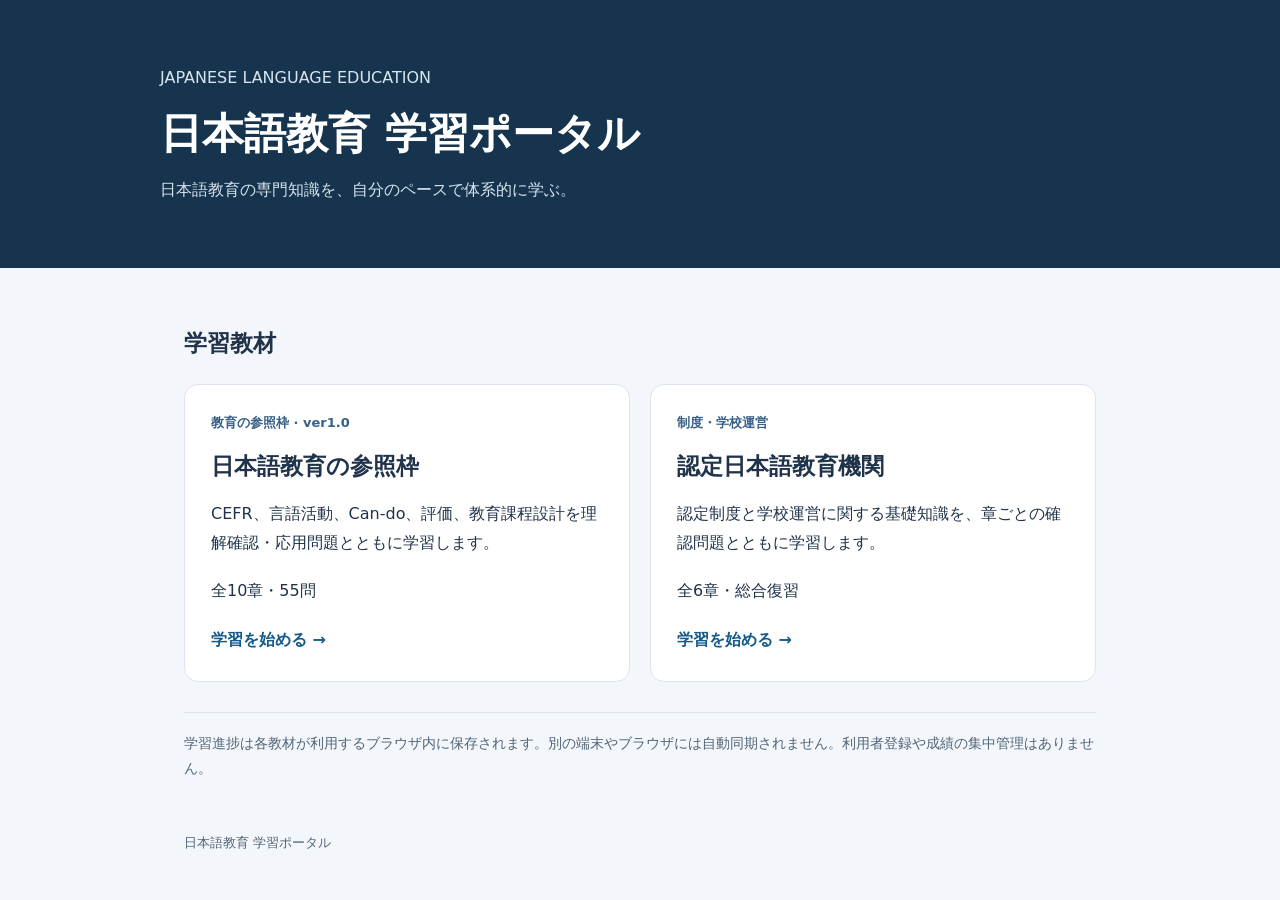
==== index.html @ f18a0304 "Add files via upload" ====
<!doctype html><html lang="ja"><head><meta charset="utf-8"><meta name="viewport" content="width=device-width,initial-scale=1"><title>日本語教育 学習ポータル</title><style>
*{box-sizing:border-box}body{margin:0;background:#f3f6fa;color:#20334a;font:16px/1.8 system-ui,sans-serif}header{background:#17344e;color:white;padding:64px 24px}header div,main,footer{max-width:960px;margin:auto}header p{color:#d7e5ef;margin:0}h1{font-size:clamp(27px,5vw,42px);line-height:1.4;margin:12px 0}main{padding:36px 24px}h2{font-size:23px}.courses{display:grid;grid-template-columns:repeat(auto-fit,minmax(min(100%,320px),1fr));gap:20px}.course{display:flex;flex-direction:column;background:white;border:1px solid #dce4ed;border-radius:14px;padding:26px;text-decoration:none;color:inherit;min-height:260px;transition:box-shadow .2s}.course:hover,.course:focus-visible{box-shadow:0 5px 20px #17344e22;outline:2px solid #356d98}.tag{font-size:13px;color:#386187;font-weight:700}.course h3{font-size:23px;margin:12px 0}.course p{margin:0 0 20px}.cta{margin-top:auto;color:#155a88;font-weight:700}.note{margin-top:30px;border-top:1px solid #dce4ed;padding-top:18px;font-size:14px;color:#526579}footer{padding:0 24px 30px;font-size:13px;color:#526579}</style></head><body><header><div><p>JAPANESE LANGUAGE EDUCATION</p><h1>日本語教育 学習ポータル</h1><p>日本語教育の専門知識を、自分のペースで体系的に学ぶ。</p></div></header><main><h2>学習教材</h2><div class="courses"><a class="course" href="reference/"><span class="tag">教育の参照枠 · ver1.0</span><h3>日本語教育の参照枠</h3><p>CEFR、言語活動、Can-do、評価、教育課程設計を理解確認・応用問題とともに学習します。</p><p>全10章・55問</p><span class="cta">学習を始める →</span></a><a class="course" href="accreditation/"><span class="tag">制度・学校運営</span><h3>認定日本語教育機関</h3><p>認定制度と学校運営に関する基礎知識を、章ごとの確認問題とともに学習します。</p><p>全6章・総合復習</p><span class="cta">学習を始める →</span></a></div><p class="note">学習進捗は各教材が利用するブラウザ内に保存されます。別の端末やブラウザには自動同期されません。利用者登録や成績の集中管理はありません。</p></main><footer>日本語教育 学習ポータル</footer></body></html>
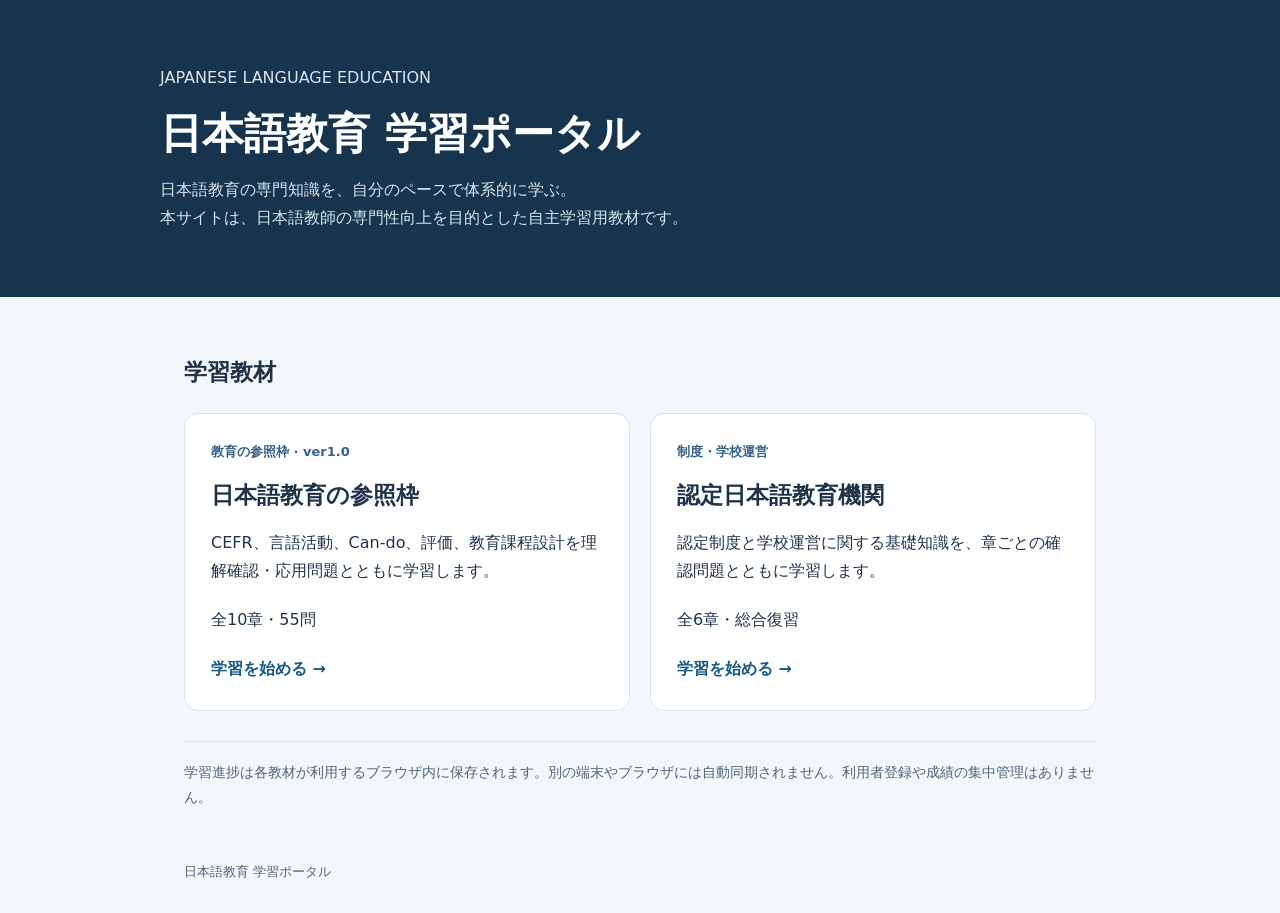
==== commit d37496d7: "学習ポータルにサイトの説明を追加" ====
--- a/index.html
+++ b/index.html
@@ -1,2 +1,2 @@
 <!doctype html><html lang="ja"><head><meta charset="utf-8"><meta name="viewport" content="width=device-width,initial-scale=1"><title>日本語教育 学習ポータル</title><style>
-*{box-sizing:border-box}body{margin:0;background:#f3f6fa;color:#20334a;font:16px/1.8 system-ui,sans-serif}header{background:#17344e;color:white;padding:64px 24px}header div,main,footer{max-width:960px;margin:auto}header p{color:#d7e5ef;margin:0}h1{font-size:clamp(27px,5vw,42px);line-height:1.4;margin:12px 0}main{padding:36px 24px}h2{font-size:23px}.courses{display:grid;grid-template-columns:repeat(auto-fit,minmax(min(100%,320px),1fr));gap:20px}.course{display:flex;flex-direction:column;background:white;border:1px solid #dce4ed;border-radius:14px;padding:26px;text-decoration:none;color:inherit;min-height:260px;transition:box-shadow .2s}.course:hover,.course:focus-visible{box-shadow:0 5px 20px #17344e22;outline:2px solid #356d98}.tag{font-size:13px;color:#386187;font-weight:700}.course h3{font-size:23px;margin:12px 0}.course p{margin:0 0 20px}.cta{margin-top:auto;color:#155a88;font-weight:700}.note{margin-top:30px;border-top:1px solid #dce4ed;padding-top:18px;font-size:14px;color:#526579}footer{padding:0 24px 30px;font-size:13px;color:#526579}</style></head><body><header><div><p>JAPANESE LANGUAGE EDUCATION</p><h1>日本語教育 学習ポータル</h1><p>日本語教育の専門知識を、自分のペースで体系的に学ぶ。</p></div></header><main><h2>学習教材</h2><div class="courses"><a class="course" href="reference/"><span class="tag">教育の参照枠 · ver1.0</span><h3>日本語教育の参照枠</h3><p>CEFR、言語活動、Can-do、評価、教育課程設計を理解確認・応用問題とともに学習します。</p><p>全10章・55問</p><span class="cta">学習を始める →</span></a><a class="course" href="accreditation/"><span class="tag">制度・学校運営</span><h3>認定日本語教育機関</h3><p>認定制度と学校運営に関する基礎知識を、章ごとの確認問題とともに学習します。</p><p>全6章・総合復習</p><span class="cta">学習を始める →</span></a></div><p class="note">学習進捗は各教材が利用するブラウザ内に保存されます。別の端末やブラウザには自動同期されません。利用者登録や成績の集中管理はありません。</p></main><footer>日本語教育 学習ポータル</footer></body></html>
+*{box-sizing:border-box}body{margin:0;background:#f3f6fa;color:#20334a;font:16px/1.8 system-ui,sans-serif}header{background:#17344e;color:white;padding:64px 24px}header div,main,footer{max-width:960px;margin:auto}header p{color:#d7e5ef;margin:0}h1{font-size:clamp(27px,5vw,42px);line-height:1.4;margin:12px 0}main{padding:36px 24px}h2{font-size:23px}.courses{display:grid;grid-template-columns:repeat(auto-fit,minmax(min(100%,320px),1fr));gap:20px}.course{display:flex;flex-direction:column;background:white;border:1px solid #dce4ed;border-radius:14px;padding:26px;text-decoration:none;color:inherit;min-height:260px;transition:box-shadow .2s}.course:hover,.course:focus-visible{box-shadow:0 5px 20px #17344e22;outline:2px solid #356d98}.tag{font-size:13px;color:#386187;font-weight:700}.course h3{font-size:23px;margin:12px 0}.course p{margin:0 0 20px}.cta{margin-top:auto;color:#155a88;font-weight:700}.note{margin-top:30px;border-top:1px solid #dce4ed;padding-top:18px;font-size:14px;color:#526579}footer{padding:0 24px 30px;font-size:13px;color:#526579}</style></head><body><header><div><p>JAPANESE LANGUAGE EDUCATION</p><h1>日本語教育 学習ポータル</h1><p>日本語教育の専門知識を、自分のペースで体系的に学ぶ。</p><p>本サイトは、日本語教師の専門性向上を目的とした自主学習用教材です。</p></div></header><main><h2>学習教材</h2><div class="courses"><a class="course" href="reference/"><span class="tag">教育の参照枠 · ver1.0</span><h3>日本語教育の参照枠</h3><p>CEFR、言語活動、Can-do、評価、教育課程設計を理解確認・応用問題とともに学習します。</p><p>全10章・55問</p><span class="cta">学習を始める →</span></a><a class="course" href="accreditation/"><span class="tag">制度・学校運営</span><h3>認定日本語教育機関</h3><p>認定制度と学校運営に関する基礎知識を、章ごとの確認問題とともに学習します。</p><p>全6章・総合復習</p><span class="cta">学習を始める →</span></a></div><p class="note">学習進捗は各教材が利用するブラウザ内に保存されます。別の端末やブラウザには自動同期されません。利用者登録や成績の集中管理はありません。</p></main><footer>日本語教育 学習ポータル</footer></body></html>
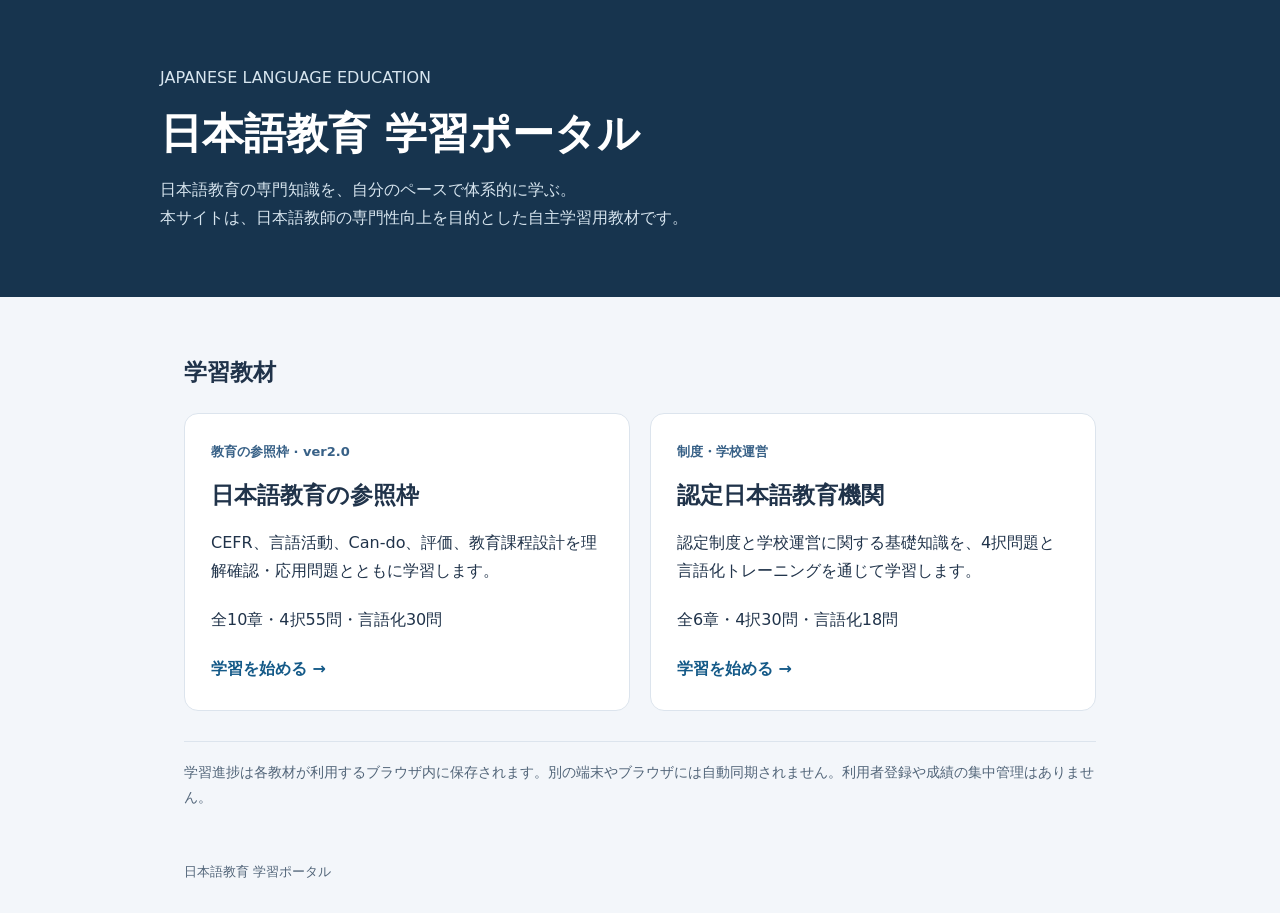
==== commit c9b8c368: "全16章の解説と理解確認を改訂し言語化課題を追加" ====
--- a/index.html
+++ b/index.html
@@ -1,2 +1,2 @@
 <!doctype html><html lang="ja"><head><meta charset="utf-8"><meta name="viewport" content="width=device-width,initial-scale=1"><title>日本語教育 学習ポータル</title><style>
-*{box-sizing:border-box}body{margin:0;background:#f3f6fa;color:#20334a;font:16px/1.8 system-ui,sans-serif}header{background:#17344e;color:white;padding:64px 24px}header div,main,footer{max-width:960px;margin:auto}header p{color:#d7e5ef;margin:0}h1{font-size:clamp(27px,5vw,42px);line-height:1.4;margin:12px 0}main{padding:36px 24px}h2{font-size:23px}.courses{display:grid;grid-template-columns:repeat(auto-fit,minmax(min(100%,320px),1fr));gap:20px}.course{display:flex;flex-direction:column;background:white;border:1px solid #dce4ed;border-radius:14px;padding:26px;text-decoration:none;color:inherit;min-height:260px;transition:box-shadow .2s}.course:hover,.course:focus-visible{box-shadow:0 5px 20px #17344e22;outline:2px solid #356d98}.tag{font-size:13px;color:#386187;font-weight:700}.course h3{font-size:23px;margin:12px 0}.course p{margin:0 0 20px}.cta{margin-top:auto;color:#155a88;font-weight:700}.note{margin-top:30px;border-top:1px solid #dce4ed;padding-top:18px;font-size:14px;color:#526579}footer{padding:0 24px 30px;font-size:13px;color:#526579}</style></head><body><header><div><p>JAPANESE LANGUAGE EDUCATION</p><h1>日本語教育 学習ポータル</h1><p>日本語教育の専門知識を、自分のペースで体系的に学ぶ。</p><p>本サイトは、日本語教師の専門性向上を目的とした自主学習用教材です。</p></div></header><main><h2>学習教材</h2><div class="courses"><a class="course" href="reference/"><span class="tag">教育の参照枠 · ver1.0</span><h3>日本語教育の参照枠</h3><p>CEFR、言語活動、Can-do、評価、教育課程設計を理解確認・応用問題とともに学習します。</p><p>全10章・55問</p><span class="cta">学習を始める →</span></a><a class="course" href="accreditation/"><span class="tag">制度・学校運営</span><h3>認定日本語教育機関</h3><p>認定制度と学校運営に関する基礎知識を、章ごとの確認問題とともに学習します。</p><p>全6章・総合復習</p><span class="cta">学習を始める →</span></a></div><p class="note">学習進捗は各教材が利用するブラウザ内に保存されます。別の端末やブラウザには自動同期されません。利用者登録や成績の集中管理はありません。</p></main><footer>日本語教育 学習ポータル</footer></body></html>
+*{box-sizing:border-box}body{margin:0;background:#f3f6fa;color:#20334a;font:16px/1.8 system-ui,sans-serif}header{background:#17344e;color:white;padding:64px 24px}header div,main,footer{max-width:960px;margin:auto}header p{color:#d7e5ef;margin:0}h1{font-size:clamp(27px,5vw,42px);line-height:1.4;margin:12px 0}main{padding:36px 24px}h2{font-size:23px}.courses{display:grid;grid-template-columns:repeat(auto-fit,minmax(min(100%,320px),1fr));gap:20px}.course{display:flex;flex-direction:column;background:white;border:1px solid #dce4ed;border-radius:14px;padding:26px;text-decoration:none;color:inherit;min-height:260px;transition:box-shadow .2s}.course:hover,.course:focus-visible{box-shadow:0 5px 20px #17344e22;outline:2px solid #356d98}.tag{font-size:13px;color:#386187;font-weight:700}.course h3{font-size:23px;margin:12px 0}.course p{margin:0 0 20px}.cta{margin-top:auto;color:#155a88;font-weight:700}.note{margin-top:30px;border-top:1px solid #dce4ed;padding-top:18px;font-size:14px;color:#526579}footer{padding:0 24px 30px;font-size:13px;color:#526579}</style></head><body><header><div><p>JAPANESE LANGUAGE EDUCATION</p><h1>日本語教育 学習ポータル</h1><p>日本語教育の専門知識を、自分のペースで体系的に学ぶ。</p><p>本サイトは、日本語教師の専門性向上を目的とした自主学習用教材です。</p></div></header><main><h2>学習教材</h2><div class="courses"><a class="course" href="reference/"><span class="tag">教育の参照枠 · ver2.0</span><h3>日本語教育の参照枠</h3><p>CEFR、言語活動、Can-do、評価、教育課程設計を理解確認・応用問題とともに学習します。</p><p>全10章・4択55問・言語化30問</p><span class="cta">学習を始める →</span></a><a class="course" href="accreditation/"><span class="tag">制度・学校運営</span><h3>認定日本語教育機関</h3><p>認定制度と学校運営に関する基礎知識を、4択問題と言語化トレーニングを通じて学習します。</p><p>全6章・4択30問・言語化18問</p><span class="cta">学習を始める →</span></a></div><p class="note">学習進捗は各教材が利用するブラウザ内に保存されます。別の端末やブラウザには自動同期されません。利用者登録や成績の集中管理はありません。</p></main><footer>日本語教育 学習ポータル</footer></body></html>
